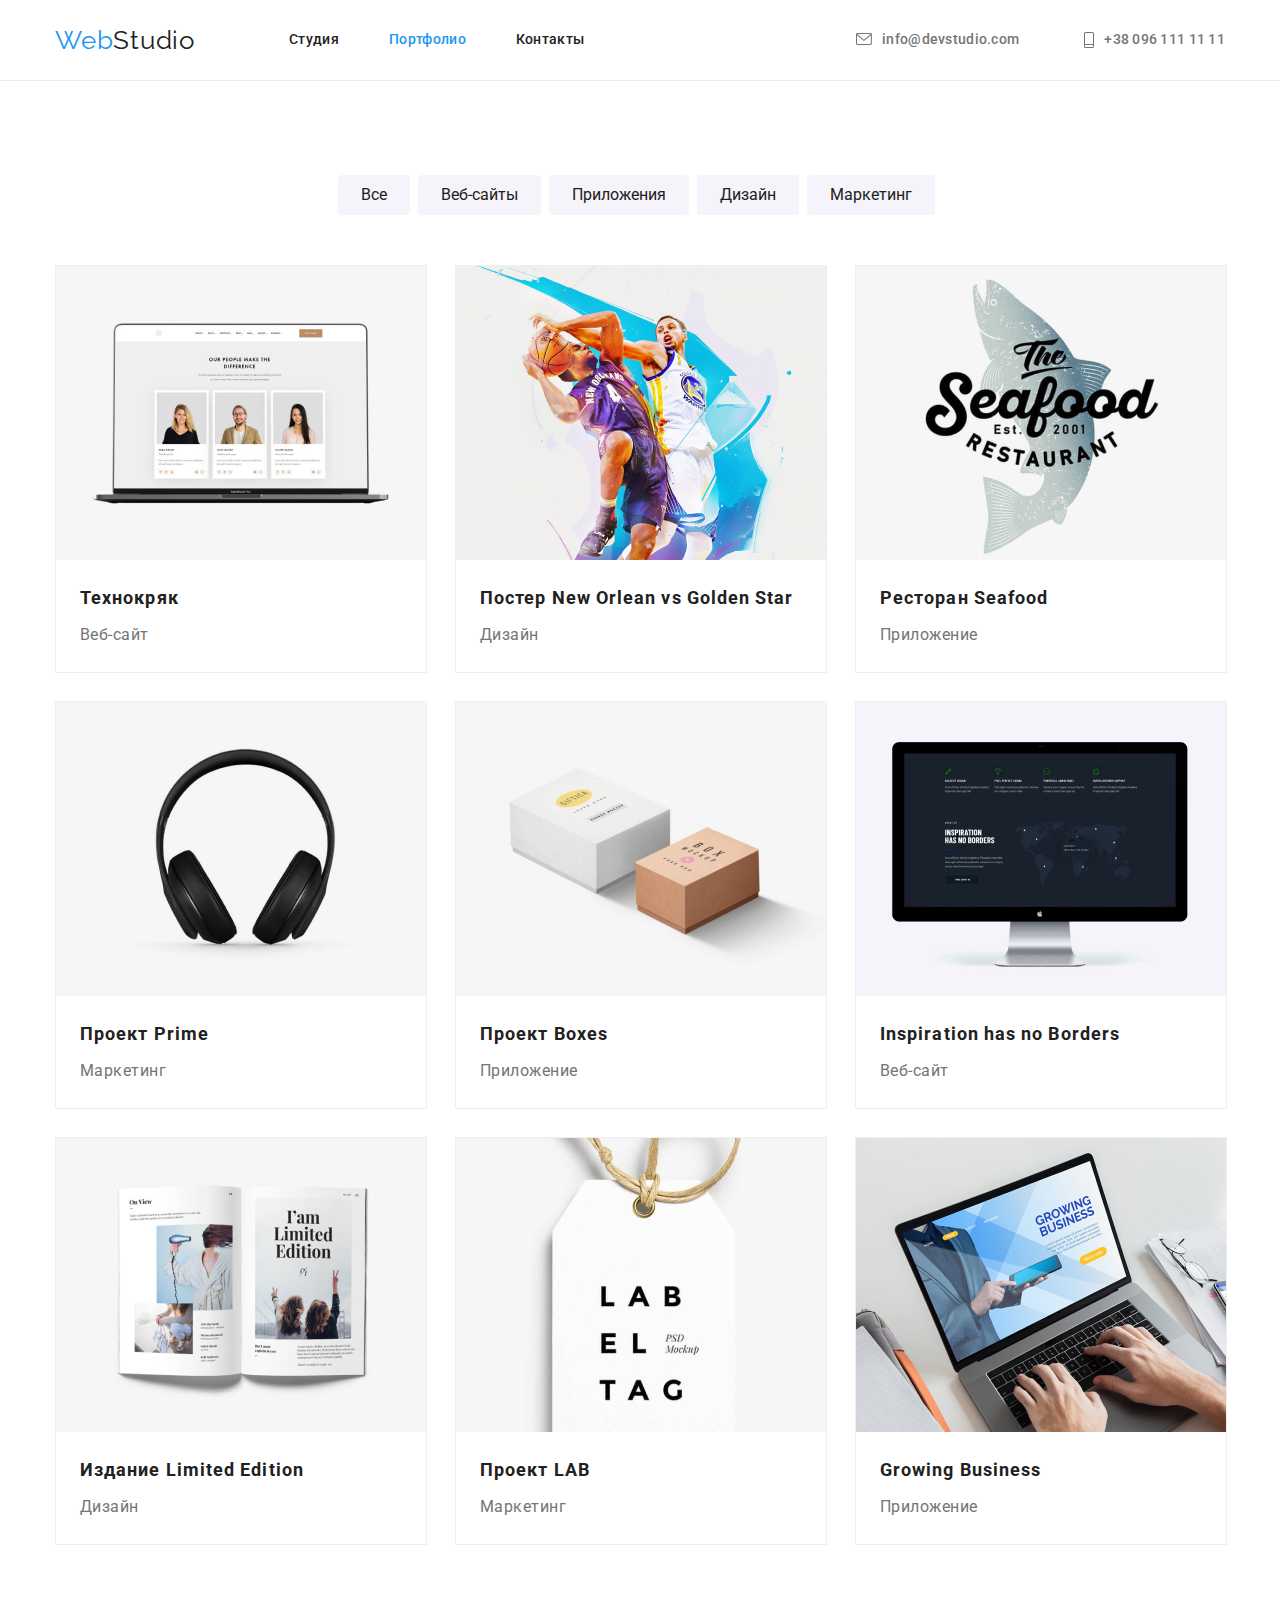
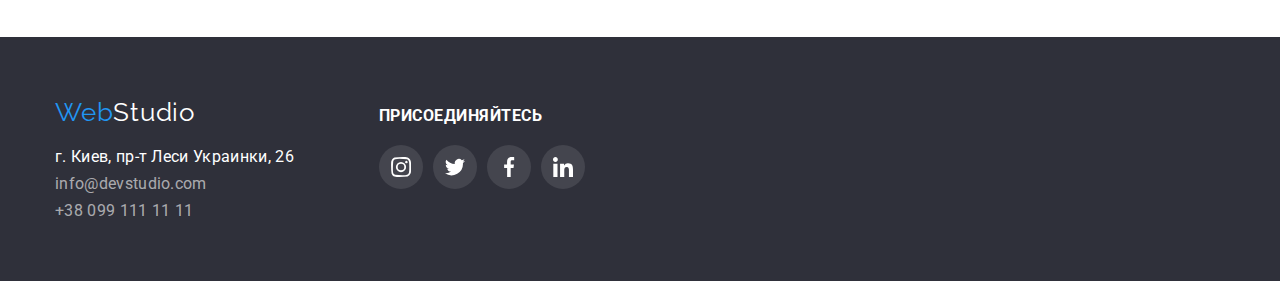
==== portfolio.html @ 9ddc229f "clone" ====
<!DOCTYPE html>
<html lang="ru">

<head>
    <meta charset="UTF-8">
    <meta name="viewport" content="width=device-width, initial-scale=1.0">
    <title>Портфолио</title>
    <link href="https://fonts.googleapis.com/css2?family=Raleway:wght@700&family=Roboto:wght@400;500;700;900&display=swap"
        rel="stylesheet">
        <link rel="stylesheet" href="https://cdnjs.cloudflare.com/ajax/libs/modern-normalize/1.0.0/modern-normalize.min.css" />
    <link rel="stylesheet" href="./css/styles.css">
</head>
<body>
    <header class="header">
        <div class="container">
            <nav class="nav-site">
                <ul class="nav-site-main">
                    <li lang="en" class="nav-item">
                        <a href="./index.html" class="logo-link"><span class="logo">Web</span>Studio</a>
                    </li>
                    <li class="nav-item font-500">
                        <a href="./index.html" class="link">Студия</a>
                    </li>
                    <li class="nav-item font-500">
                        <a href="./portfolio.html" class="link current">Портфолио</a>
                    </li>
                    <li class="nav-item font-500">
                        <a href="#" class="link">Контакты</a>
                    </li>
                </ul>
            </nav>
            <ul class="contacts-header">
                <li class="contacts-item font-500">
                    <a href="mailto:info@devstudio.com" class="contacts-link">
                        <svg class="first-header-svg" width="16px" height="12px">
                            <use href="./images/icons/symbol-defs-optimus.svg#icon-mailto"></use>
                        </svg>
                        info@devstudio.com
                    </a>
                </li>
                <li class="contacts-item font-500">
                    <a href="tel:+380961111111" class="contacts-link">
                        <svg class="second-header-svg" width="10px" height="16px">
                            <use href="./images/icons/symbol-defs-optimus.svg#icon-phone"></use>
                        </svg>
                        +38 096 111 11 11
                    </a>
                </li>
            </ul>
        </div>
    </header>
    <main>
        <section class="portfolio-main">
            <div class="container">
                <h1 hidden lang="en">Portfolio</h1>
                <ul class="portfolio-filter">
                    <li class="pf-button">
                        <button type="button" class="filter-button button-bc">Все</button>
                    </li>
                    <li class="pf-button">
                        <button type="button" class="filter-button button-bc">Веб-сайты</button>
                    </li>
                    <li class="pf-button">
                        <button type="button" class="filter-button button-bc">Приложения</button>
                    </li>
                    <li class="pf-button">
                        <button type="button" class="filter-button button-bc">Дизайн</button>
                    </li>
                    <li class="pf-button">
                        <button type="button" class="filter-button button-bc">Маркетинг</button>
                    </li>
                </ul>
                <h2 hidden>Our Works</h2>
                <ul class="portfolio-list">
                    <li class="portfolio-list-item">
                        <a href="" class="portfolio-list-link">
                            <img src="./images/portfolio/techno_crack.jpg" alt="techno crack">
                            <h3>Технокряк</h3>
                            <p>Веб-сайт</p>
                        </a>
                    </li>
                    <li class="portfolio-list-item">
                        <a href="" class="portfolio-list-link">
                            <img src="./images/portfolio/new_orlean_vs_golden_star.jpg" alt="new orlean vs golden star">
                            <h3>Постер New Orlean vs Golden Star</h3>
                            <p>Дизайн</p>
                        </a>
                    </li>
                    <li class="portfolio-list-item">
                        <a href="" class="portfolio-list-link">
                            <img src="./images/portfolio/seafood_restaurant.jpg" alt="seafood restaurant">
                            <h3>Ресторан Seafood</h3>
                            <p>Приложение</p>
                        </a>
                    </li>
                    <li class="portfolio-list-item">
                        <a href="" class="portfolio-list-link">
                            <img src="./images/portfolio/project_prime.jpg" alt="project prime">
                            <h3>Проект Prime</h3>
                            <p>Маркетинг</p>
                        </a>
                    </li>
                    <li class="portfolio-list-item">
                        <a href="" class="portfolio-list-link">
                            <img src="./images/portfolio/project_boxes.jpg" alt="project boxes">
                            <h3>Проект Boxes</h3>
                            <p>Приложение</p>
                        </a>
                    </li>
                    <li class="portfolio-list-item">
                        <a href="" class="portfolio-list-link">
                            <img src="./images/portfolio/inspiration_has_no_borders.jpg" alt="inspiration has no borders">
                            <h3>Inspiration has no Borders</h3>
                            <p>Веб-сайт</p>
                        </a>
                    </li>
                    <li class="portfolio-list-item bottom-list-item">
                        <a href="" class="portfolio-list-link">
                            <img src="./images/portfolio/limited_edition.jpg" alt="limited edition">
                            <h3>Издание Limited Edition</h3>
                            <p>Дизайн</p>
                        </a>
                    </li>
                    <li class="portfolio-list-item bottom-list-item">
                        <a href="" class="portfolio-list-link">
                            <img src="./images/portfolio/project_lab.jpg" alt="project lab">
                            <h3>Проект LAB</h3>
                            <p>Маркетинг</p>
                        </a>
                    </li>
                    <li class="portfolio-list-item bottom-list-item">
                        <a href="" class="portfolio-list-link">
                            <img src="./images/portfolio/growing_business.jpg" alt="growing business">
                            <h3>Growing Business</h3>
                            <p>Приложение</p>
                        </a>
                    </li>
                </ul>
            </div>
        </section>
        
    </main>
    <footer class="footer">
        <div class="container">
            <div class="footer-leftside">
                <a href="./index.html" class="footer-link"><span class="logo">Web</span>Studio</a>
                <address class="address">
                    <ul class="footer-list">
                        <li class="footer-list-item">
                            <a href="https://goo.gl/maps/Ar7S7timAM4m2ztU9" target="_blank" class="city-address">г. Киев,
                                пр-т Леси Украинки, 26</a>
                        </li>
                        <li class="footer-list-item">
                            <a href="mailto:info@devstudio.com">info@devstudio.com</a>
                        </li>
                        <li class="footer-list-item">
                            <a href="tel:+380991111111">+38 099 111 11 11</a>
                        </li>
                    </ul>
                </address>
            </div>
            <div class="footer-center">
                <p lang="ru" class="footer-text font-700">присоединяйтесь</p>
                <ul class="footer-social-list">
                    <li class="footer-social-list-item">
                        <a href="#" class="footer-social-link">
                            <svg class="social-svg" width="20px" height="20px">
                                <use href="./images/icons/symbol-defs-optimus.svg#icon-instagram"></use>
                            </svg>
                        </a>
                    </li>
                    <li class="footer-social-list-item">
                        <a href="#" class="footer-social-link">
                            <svg class="social-svg" width="20px" height="20px">
                                <use href="./images/icons/symbol-defs-optimus.svg#icon-twitter"></use>
                            </svg>
                        </a>
                    </li>
                    <li class="footer-social-list-item">
                        <a href="#" class="footer-social-link">
                            <svg class="social-svg" width="20px" height="20px">
                                <use href="./images/icons/symbol-defs-optimus.svg#icon-facebook"></use>
                            </svg>
                        </a>
                    </li>
                    <li class="footer-social-list-item">
                        <a href="#" class="footer-social-link">
                            <svg class="social-svg" width="20px" height="20px">
                                <use href="./images/icons/symbol-defs-optimus.svg#icon-linkedin"></use>
                            </svg>
                        </a>
                    </li>
                </ul>
            </div>
        </div>
    </footer>
</body>
</html>
---- css/styles.css ----
:root {
  --main-text-color: #212121;
  --other-text-color: #757575;
  --color-hover_focus: #2196f3;
  --font-title: "Raleway", sans-serif;
  --font-other: "Roboto", sans-serif;
  --very-light-color: #fff;
  --dark-background: #2f303a;
  --grey-light-background: #ececec;
  --grey-ld-background: #f5f4fa;
  --border-color: #eee;
  --svg-color-cool: #afb1b8;
  --semi-black: rgba(255, 255, 255, 0.1);
}
body {
  color: var(--main-text-color);
  font-family: var(--font-other);
  font-weight: 400;
  letter-spacing: 0.03em;
  background: var(--very-light-color);
}
img {
  display: block;
}
.nav-item:last-child {
  margin-right: 0;
}
.nav-item {
  margin-right: 50px;
  color: inherit;
}
.link {
  display: block;
  padding: 32px 0 32px 0;
}
.nav-item:first-child {
  margin-right: 94px;
}
ul {
  list-style: none;
  padding: 0;
  margin: 0;
}
.header {
  background-color: var(--very-light-color);
  border-bottom: 1px solid var(--grey-light-background);
}
.container {
  width: 1200px;
  margin: 0 auto;
  padding: 0 15px;
}
.header > .container {
  display: flex;
  justify-content: space-between;
}
.nav-site-main,
.contacts-header {
  display: flex;
  align-items: center;
}
.header ul {
  font-size: 14px;
  line-height: 1.14;
}
.header nav {
  letter-spacing: 0.02em;
}
.nav-site .nav-item > .current {
  color: var(--color-hover_focus);
}
.logo-link {
  display: flex;
  font-family: var(--font-title);
  letter-spacing: 0.03em;
  font-size: 26px;
  line-height: 1.19;
}
.logo {
  color: var(--color-hover_focus);
}
.contacts-header {
  display: flex;
  color: var(--other-text-color);
  letter-spacing: 0.02em;
}
.contacts-header .contacts-item + .contacts-item {
  margin-left: 50px;
}
.contacts-link:visited,
.contacts-link:link {
  color: var(--other-text-color);
}
.contacts-link {
  display: flex;
  padding: 32px 0 32px 15px;
}
.first-header-svg,
.second-header-svg {
  fill: currentColor;
  margin-right: 10px;
  display: block;
  margin-top: 1px;
}
.second-header-svg {
  margin-top: 0;
}
a {
  text-decoration: none;
}
.nav-site a {
  color: var(--main-text-color);
}
.nav-item:visited {
  color: var(--main-text-color);
}
.logo-link:hover,
.logo-link:focus,
.nav-item:hover,
.nav-item:focus,
.contacts-link:hover,
.contacts-link:focus {
  color: var(--color-hover_focus);
}
.link:visited,
.link:link {
  color: var(--main-text-color);
}
.link:hover,
.link:focus {
  color: var(--color-hover_focus);
}
.hero {
  max-width: 1600px;
  padding: 200px 0 210px 0;
  text-align: center;
  background-image: linear-gradient(
      to right,
      rgba(47, 48, 58, 0.4),
      rgba(47, 48, 58, 0.4)
    ),
    url(../images/background/hero-background.jpg);
  background-repeat: no-repeat;
  background-size: cover;
  background-position: center;
  color: var(--very-light-color);
  margin: 0 auto;
}
.font-900 {
  font-weight: 900;
  margin: 0 230px 40px 230px;
  font-size: 44px;
  line-height: 1.36;
}
.button {
  line-height: 1.87;
  background: var(--color-hover_focus);
  color: var(--very-light-color);
  padding: 10px 30px;
  min-width: 200px;
  max-height: 50px;
}
.hero .button.button-bc:hover,
.hero .button.button-bc:focus {
  cursor: pointer;
}
.features {
  padding: 94px 0;
  display: flex;
  justify-content: space-between;
  text-align: left;
}
.features-item {
  text-align: left;
  max-width: 270px;
}
.features .features-item {
  margin-right: 30px;
}
.features .features-item::before {
  width: 100%;
  height: 120px;
  background: var(--grey-ld-background);
  content: "";
  display: inline-block;
  margin-bottom: 30px;
}
.features .features-first::before {
  background-image: url("../images/background/attantion-to-details.svg");
  background-position: center;
  background-repeat: no-repeat;
}
.features .features-second::before {
  background-image: url("../images/background/time.svg");
  background-position: center;
  background-repeat: no-repeat;
}
.features .features-third::before {
  background-image: url("../images/background/planning.svg");
  background-position: center;
  background-repeat: no-repeat;
}
.features .features-forth::before {
  background-image: url("../images/background/newtime-techs.svg");
  background-position: center;
  background-repeat: no-repeat;
}
.features .features-item:last-child {
  margin-right: 0;
}
.features .features-item h3 {
  font-size: 14px;
  line-height: 1.14;
  margin: 0 0 10px 0;
}
.features p {
  font-size: 14px;
  line-height: 1.71;
  margin: 0;
}
.what-we-do {
  padding-bottom: 94px;
}
.what-we-do h2,
.team h2 {
  font-size: 36px;
  line-height: 1.17;
  text-align: center;
}
.what-we-do-title {
  margin: 0 0 50px 0;
}
.what-we-do-list {
  display: flex;
  justify-content: space-between;
}
.what-we-do-list .wwd-list-item {
  margin-right: 30px;
  padding: 0;
}
.what-we-do-list .wwd-list-item:last-child {
  margin-right: 0;
}
.team {
  background: var(--grey-ld-background);
  display: flex;
  padding: 94px 0 94px 0;
}
.team-title {
  margin: 0;
}
.team .team-list-item {
  margin-right: 30px;
}
.team .team-list-item:last-child {
  margin-right: 0;
}
.team h3,
.team p {
  font-size: 16px;
  line-height: 1.19;
}
.features p,
.team p {
  color: var(--other-text-color);
}
.team-list {
  margin: 50px 0 0;
  display: flex;
  justify-content: space-between;
}
.team-list .team-list-item {
  background: var(--very-light-color);
  text-align: center;
  box-shadow: 0px 1px 3px rgba(0, 0, 0, 0.12), 0px 1px 1px rgba(0, 0, 0, 0.14),
    0px 2px 1px rgba(0, 0, 0, 0.2);
  border-radius: 0px 0px 4px 4px;
}
.team-title-member {
  margin: 30px 0 10px 0;
}
.team-member-chair {
  padding: 0 0 16px 0;
  margin: 0;
}
.member-social-list {
  display: flex;
  padding: 0 32px 30px;
  justify-content: space-between;
}
.member-list-item {
  width: 44px;
  height: 44px;
}
.member-social-link-link {
  display: flex;
  width: 100%;
  height: 100%;
  justify-content: center;
  align-items: center;
  border: 1px solid transparent;
  border-radius: 50%;
}
.social-svg {
  fill: var(--svg-color-cool);
  display: block;
}
.member-social-link-link:hover,
.member-social-link-link:hover .social-svg,
.member-social-link-link:focus,
.member-social-link-link:focus .social-svg {
  background-color: var(--color-hover_focus);
  fill: var(--very-light-color);
}
.letter-spacing-06 {
  letter-spacing: 0.06em;
}
.uppercase {
  text-transform: uppercase;
}
.font-500 {
  font-weight: 500;
}
.font-700 {
  font-weight: 700;
}
/* клиенты */
.our-clients {
  padding-top: 94px;
}
.our-clients-title {
  margin-top: 0;
  margin-bottom: 50px;
  font-size: 36px;
  line-height: 1.17;
  text-align: center;
  letter-spacing: 0.03em;
}
.clients-list {
  display: flex;
  margin-bottom: 94px;
}
.clients-list-item {
  margin-right: 30px;
  width: 170px;
  height: 90px;
}
.clients-list-link {
  display: flex;
  justify-content: center;
  align-items: center;
  width: 100%;
  height: 100%;
  border: 1px solid var(--svg-color-cool);
  box-sizing: border-box;
  border-radius: 4px;
}
.clients-list .clients-list-item:last-child {
  margin-right: 0;
}
.clients-list-link:hover,
.clients-list-link:hover .social-svg,
.clients-list-link:focus,
.clients-list-link:focus .social-svg {
  border-color: var(--color-hover_focus);
  fill: var(--color-hover_focus);
}
/* футер */
.footer {
  background: var(--dark-background);
  padding: 60px 0;
}
.footer > .container {
  display: flex;
  align-items: baseline;
}
.footer a {
  color: rgba(255, 255, 255, 0.6);
  letter-spacing: 0.02em;
}
.footer-leftside .footer-link {
  color: var(--very-light-color);
  font-family: var(--font-title);
  letter-spacing: 0.03em;
  font-size: 26px;
  line-height: 1.19;
}
.footer a:hover,
.footer a:focus {
  color: var(--color-hover_focus);
}
.footer-list {
  display: flex;
  flex-direction: column;
  margin: 20px 0 0 0;
  font-style: normal;
}
.footer-list .footer-list-item + .footer-list-item {
  margin: 9px 0 0 0;
}
.footer-list .city-address {
  color: var(--very-light-color);
}
.footer-center {
  padding-left: 85px;
}
.footer-text {
  text-transform: uppercase;
  color: var(--very-light-color);
  margin-top: 0;
  margin-bottom: 20px;
}
.footer-social-list {
  display: flex;
  max-height: 80px;
  justify-content: space-between;
}
.footer-social-list-item {
  margin-right: 10px;
  width: 44px;
  height: 44px;
}
.footer-social-list-item:last-child {
  margin-right: 0;
}
.footer-social-link {
  display: flex;
  width: 100%;
  height: 100%;
  justify-content: center;
  align-items: center;
  border: 1px solid transparent;
  border-radius: 50%;
  background-color: var(--semi-black);
  box-sizing: border-box;
}
.footer .social-svg {
  fill: var(--very-light-color);
  display: block;
}
.footer-social-link:hover,
.footer-social-link:focus {
  background-color: var(--color-hover_focus);
}
/* подключаем портфолио */
.portfolio-main .container {
  padding-top: 94px;
}
.portfolio-filter {
  display: flex;
  padding-bottom: 50px;
  justify-content: center;
}
.filter-button {
  padding: 6px 22px;
}
.pf-button:not(last-child) {
  margin-right: 8px;
}
.filter-button {
  line-height: 1.62;
}
.button,
.filter-button {
  font-family: inherit;
  font-size: 16px;
  text-align: center;
  border-radius: 4px;
  border: 1px solid transparent;
}
.portfolio-main .filter-button.button-bc {
  background: var(--grey-ld-background);
  color: var(--main-text-color);
}
.portfolio-main .filter-button.button-bc:hover,
.portfolio-main .filter-button.button-bc:focus {
  background: var(--color-hover_focus);
  color: var(--very-light-color);
  cursor: pointer;
  box-shadow: 0px 3px 1px rgba(0, 0, 0, 0.1), 0px 1px 2px rgba(0, 0, 0, 0.08),
    0px 2px 2px rgba(0, 0, 0, 0.12);
}
.portfolio-list {
  display: flex;
  flex-wrap: wrap;
  padding-bottom: 94px;
}
.portfolio-list-item {
  margin: 0 30px 30px 0;
  width: calc((100% - 60px) / 3);
}
.portfolio-list-item:nth-child(3n) {
  margin-right: 0;
}
.portfolio-list-item:nth-last-child(-n + 3) {
  margin-bottom: 0;
}
.portfolio-list-link {
  display: block;
  width: 100%;
  height: 100%;
  border: 1px solid var(--border-color);
  box-sizing: content-box;
}
.portfolio-list-link:hover,
.portfolio-list-link:focus {
  box-shadow: 0px 1px 1px rgba(0, 0, 0, 0.12), 0px 4px 4px rgba(0, 0, 0, 0.06),
    1px 4px 6px rgba(0, 0, 0, 0.16);
}

.portfolio-list h3 {
  font-weight: 700;
  color: var(--main-text-color);
  letter-spacing: 0.06em;
  font-size: 18px;
  line-height: 2;
  margin: 20px 0 4px 24px;
}
.portfolio-list p {
  font-weight: 400;
  color: var(--other-text-color);
  font-size: 16px;
  line-height: 1.87;
  margin: 0 0 0px 24px;
  padding-bottom: 20px;
}
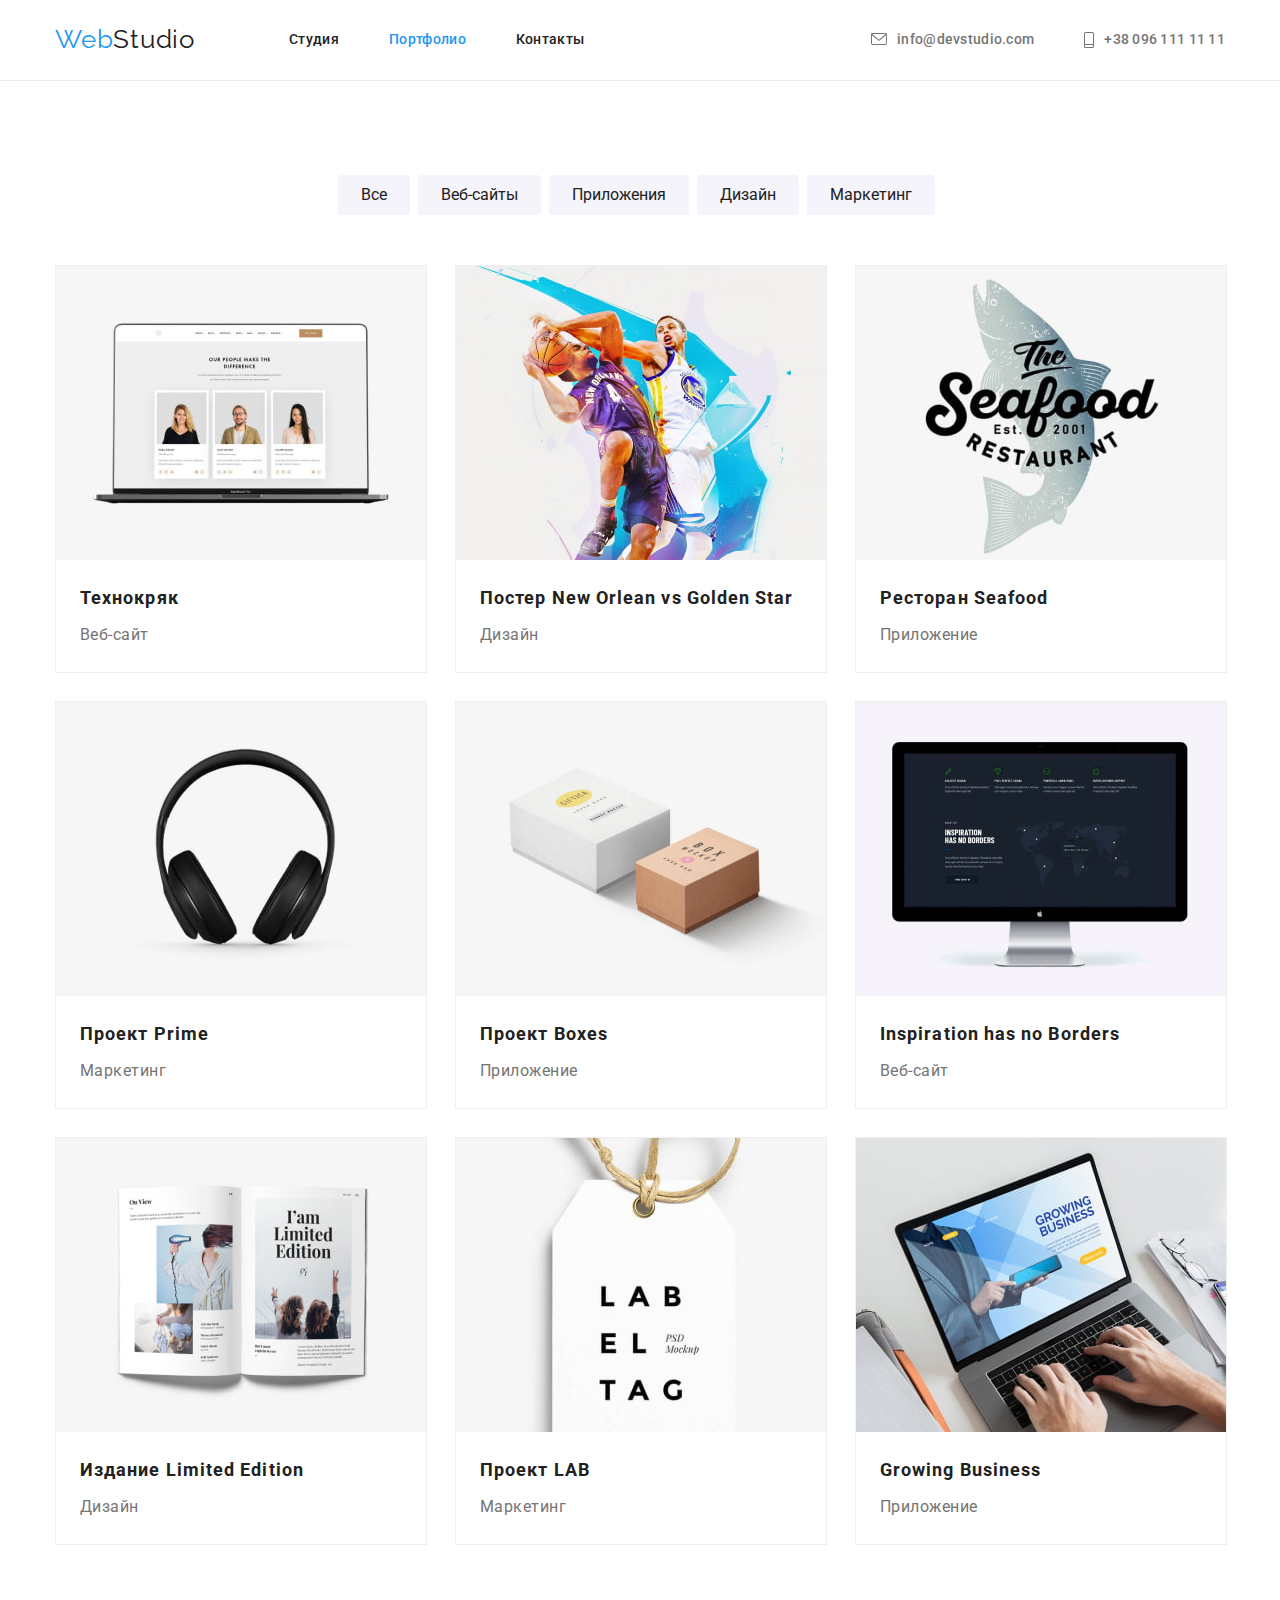
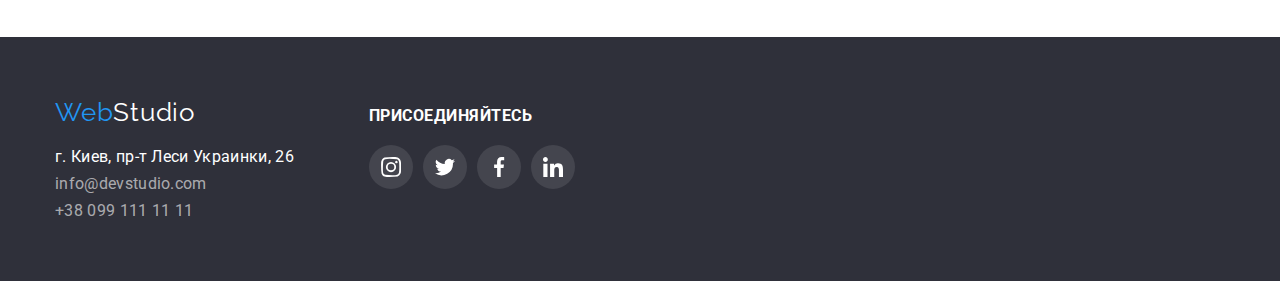
==== commit f9f80b50: "5" ====
--- a/portfolio.html
+++ b/portfolio.html
@@ -5,11 +5,14 @@
     <meta charset="UTF-8">
     <meta name="viewport" content="width=device-width, initial-scale=1.0">
     <title>Портфолио</title>
-    <link href="https://fonts.googleapis.com/css2?family=Raleway:wght@700&family=Roboto:wght@400;500;700;900&display=swap"
+    <link
+        href="https://fonts.googleapis.com/css2?family=Raleway:wght@700&family=Roboto:wght@400;500;700;900&display=swap"
         rel="stylesheet">
-        <link rel="stylesheet" href="https://cdnjs.cloudflare.com/ajax/libs/modern-normalize/1.0.0/modern-normalize.min.css" />
+    <link rel="stylesheet"
+        href="https://cdnjs.cloudflare.com/ajax/libs/modern-normalize/1.0.0/modern-normalize.min.css" />
     <link rel="stylesheet" href="./css/styles.css">
 </head>
+
 <body>
     <header class="header">
         <div class="container">
@@ -75,70 +78,89 @@
                     <li class="portfolio-list-item">
                         <a href="" class="portfolio-list-link">
                             <img src="./images/portfolio/techno_crack.jpg" alt="techno crack">
-                            <h3>Технокряк</h3>
-                            <p>Веб-сайт</p>
+                            <div class="portfolio-card-div">
+                                <h3>Технокряк</h3>
+                                <p>Веб-сайт</p>
+                            </div>
                         </a>
                     </li>
                     <li class="portfolio-list-item">
                         <a href="" class="portfolio-list-link">
                             <img src="./images/portfolio/new_orlean_vs_golden_star.jpg" alt="new orlean vs golden star">
-                            <h3>Постер New Orlean vs Golden Star</h3>
-                            <p>Дизайн</p>
+                            <div class="portfolio-card-div">
+                                <h3>Постер New Orlean vs Golden Star</h3>
+                                <p>Дизайн</p>
+                            </div>
                         </a>
                     </li>
                     <li class="portfolio-list-item">
                         <a href="" class="portfolio-list-link">
                             <img src="./images/portfolio/seafood_restaurant.jpg" alt="seafood restaurant">
-                            <h3>Ресторан Seafood</h3>
-                            <p>Приложение</p>
+                            <div class="portfolio-card-div">
+                                <h3>Ресторан Seafood</h3>
+                                <p>Приложение</p>
+                            </div>
                         </a>
                     </li>
                     <li class="portfolio-list-item">
                         <a href="" class="portfolio-list-link">
                             <img src="./images/portfolio/project_prime.jpg" alt="project prime">
-                            <h3>Проект Prime</h3>
-                            <p>Маркетинг</p>
+                            <div class="portfolio-card-div">
+                                <h3>Проект Prime</h3>
+                                <p>Маркетинг</p>
+                            </div>
                         </a>
                     </li>
                     <li class="portfolio-list-item">
                         <a href="" class="portfolio-list-link">
                             <img src="./images/portfolio/project_boxes.jpg" alt="project boxes">
-                            <h3>Проект Boxes</h3>
-                            <p>Приложение</p>
-                        </a>
-                    </li>
-                    <li class="portfolio-list-item">
-                        <a href="" class="portfolio-list-link">
-                            <img src="./images/portfolio/inspiration_has_no_borders.jpg" alt="inspiration has no borders">
-                            <h3>Inspiration has no Borders</h3>
-                            <p>Веб-сайт</p>
+                            <div class="portfolio-card-div">
+                                <h3>Проект Boxes</h3>
+                                <p>Приложение</p>
+                            </div>
+                        </a>
+                    </li>
+                    <li class="portfolio-list-item">
+                        <a href="" class="portfolio-list-link">
+                            <img src="./images/portfolio/inspiration_has_no_borders.jpg"
+                                alt="inspiration has no borders">
+                            <div class="portfolio-card-div">
+                                <h3>Inspiration has no Borders</h3>
+                                <p>Веб-сайт</p>
+                            </div>
                         </a>
                     </li>
                     <li class="portfolio-list-item bottom-list-item">
                         <a href="" class="portfolio-list-link">
                             <img src="./images/portfolio/limited_edition.jpg" alt="limited edition">
-                            <h3>Издание Limited Edition</h3>
-                            <p>Дизайн</p>
+                            <div class="portfolio-card-div">
+                                <h3>Издание Limited Edition</h3>
+                                <p>Дизайн</p>
+                            </div>
                         </a>
                     </li>
                     <li class="portfolio-list-item bottom-list-item">
                         <a href="" class="portfolio-list-link">
                             <img src="./images/portfolio/project_lab.jpg" alt="project lab">
-                            <h3>Проект LAB</h3>
-                            <p>Маркетинг</p>
+                            <div class="portfolio-card-div">
+                                <h3>Проект LAB</h3>
+                                <p>Маркетинг</p>
+                            </div>
                         </a>
                     </li>
                     <li class="portfolio-list-item bottom-list-item">
                         <a href="" class="portfolio-list-link">
                             <img src="./images/portfolio/growing_business.jpg" alt="growing business">
-                            <h3>Growing Business</h3>
-                            <p>Приложение</p>
+                            <div class="portfolio-card-div">
+                                <h3>Growing Business</h3>
+                                <p>Приложение</p>
+                            </div>
                         </a>
                     </li>
                 </ul>
             </div>
         </section>
-        
+
     </main>
     <footer class="footer">
         <div class="container">
@@ -147,7 +169,8 @@
                 <address class="address">
                     <ul class="footer-list">
                         <li class="footer-list-item">
-                            <a href="https://goo.gl/maps/Ar7S7timAM4m2ztU9" target="_blank" class="city-address">г. Киев,
+                            <a href="https://goo.gl/maps/Ar7S7timAM4m2ztU9" target="_blank" class="city-address">г.
+                                Киев,
                                 пр-т Леси Украинки, 26</a>
                         </li>
                         <li class="footer-list-item">
@@ -195,4 +218,5 @@
         </div>
     </footer>
 </body>
-</html>
+
+</html>--- a/css/styles.css
+++ b/css/styles.css
@@ -31,7 +31,7 @@
 }
 .link {
   display: block;
-  padding: 32px 0 32px 0;
+  padding: 32px 0;
 }
 .nav-item:first-child {
   margin-right: 94px;
@@ -75,6 +75,7 @@
   letter-spacing: 0.03em;
   font-size: 26px;
   line-height: 1.19;
+  padding: 24px 0 25px 0;
 }
 .logo {
   color: var(--color-hover_focus);
@@ -93,7 +94,7 @@
 }
 .contacts-link {
   display: flex;
-  padding: 32px 0 32px 15px;
+  padding: 32px 0;
 }
 .first-header-svg,
 .second-header-svg {
@@ -132,7 +133,7 @@
 }
 .hero {
   max-width: 1600px;
-  padding: 200px 0 210px 0;
+  padding: 200px 0;
   text-align: center;
   background-image: linear-gradient(
       to right,
@@ -164,8 +165,12 @@
 .hero .button.button-bc:focus {
   cursor: pointer;
 }
-.features {
+.features,
+.our-clients,
+.portfolio-main {
   padding: 94px 0;
+}
+.features-list {
   display: flex;
   justify-content: space-between;
   text-align: left;
@@ -174,10 +179,10 @@
   text-align: left;
   max-width: 270px;
 }
-.features .features-item {
+.features-list .features-item {
   margin-right: 30px;
 }
-.features .features-item::before {
+.features-list .features-item::before {
   width: 100%;
   height: 120px;
   background: var(--grey-ld-background);
@@ -185,35 +190,35 @@
   display: inline-block;
   margin-bottom: 30px;
 }
-.features .features-first::before {
+.features-list .features-first::before {
   background-image: url("../images/background/attantion-to-details.svg");
   background-position: center;
   background-repeat: no-repeat;
 }
-.features .features-second::before {
+.features-list .features-second::before {
   background-image: url("../images/background/time.svg");
   background-position: center;
   background-repeat: no-repeat;
 }
-.features .features-third::before {
+.features-list .features-third::before {
   background-image: url("../images/background/planning.svg");
   background-position: center;
   background-repeat: no-repeat;
 }
-.features .features-forth::before {
+.features-list .features-forth::before {
   background-image: url("../images/background/newtime-techs.svg");
   background-position: center;
   background-repeat: no-repeat;
 }
-.features .features-item:last-child {
-  margin-right: 0;
-}
-.features .features-item h3 {
+.features-list .features-item:last-child {
+  margin-right: 0;
+}
+.features-list .features-item h3 {
   font-size: 14px;
   line-height: 1.14;
   margin: 0 0 10px 0;
 }
-.features p {
+.features-list p {
   font-size: 14px;
   line-height: 1.71;
   margin: 0;
@@ -244,7 +249,7 @@
 .team {
   background: var(--grey-ld-background);
   display: flex;
-  padding: 94px 0 94px 0;
+  padding: 94px 0;
 }
 .team-title {
   margin: 0;
@@ -260,7 +265,7 @@
   font-size: 16px;
   line-height: 1.19;
 }
-.features p,
+.features-list p,
 .team p {
   color: var(--other-text-color);
 }
@@ -276,11 +281,15 @@
     0px 2px 1px rgba(0, 0, 0, 0.2);
   border-radius: 0px 0px 4px 4px;
 }
+.team-div {
+  display: block;
+  width: 100%;
+  padding: 30px 0 16px 0;
+}
 .team-title-member {
-  margin: 30px 0 10px 0;
+  margin: 0 0 10px 0;
 }
 .team-member-chair {
-  padding: 0 0 16px 0;
   margin: 0;
 }
 .member-social-list {
@@ -325,9 +334,6 @@
   font-weight: 700;
 }
 /* клиенты */
-.our-clients {
-  padding-top: 94px;
-}
 .our-clients-title {
   margin-top: 0;
   margin-bottom: 50px;
@@ -338,7 +344,6 @@
 }
 .clients-list {
   display: flex;
-  margin-bottom: 94px;
 }
 .clients-list-item {
   margin-right: 30px;
@@ -378,6 +383,9 @@
   color: rgba(255, 255, 255, 0.6);
   letter-spacing: 0.02em;
 }
+.footer-leftside {
+  padding-right: 75px;
+}
 .footer-leftside .footer-link {
   color: var(--very-light-color);
   font-family: var(--font-title);
@@ -401,9 +409,7 @@
 .footer-list .city-address {
   color: var(--very-light-color);
 }
-.footer-center {
-  padding-left: 85px;
-}
+
 .footer-text {
   text-transform: uppercase;
   color: var(--very-light-color);
@@ -443,12 +449,9 @@
   background-color: var(--color-hover_focus);
 }
 /* подключаем портфолио */
-.portfolio-main .container {
-  padding-top: 94px;
-}
 .portfolio-filter {
   display: flex;
-  padding-bottom: 50px;
+  margin-bottom: 50px;
   justify-content: center;
 }
 .filter-button {
@@ -483,7 +486,6 @@
 .portfolio-list {
   display: flex;
   flex-wrap: wrap;
-  padding-bottom: 94px;
 }
 .portfolio-list-item {
   margin: 0 30px 30px 0;
@@ -507,20 +509,23 @@
   box-shadow: 0px 1px 1px rgba(0, 0, 0, 0.12), 0px 4px 4px rgba(0, 0, 0, 0.06),
     1px 4px 6px rgba(0, 0, 0, 0.16);
 }
-
+.portfolio-card-div {
+  display: block;
+  width: 100%;
+  padding: 20px 24px;
+}
 .portfolio-list h3 {
   font-weight: 700;
   color: var(--main-text-color);
   letter-spacing: 0.06em;
   font-size: 18px;
   line-height: 2;
-  margin: 20px 0 4px 24px;
+  margin: 0 0 4px 0;
 }
 .portfolio-list p {
   font-weight: 400;
   color: var(--other-text-color);
   font-size: 16px;
   line-height: 1.87;
-  margin: 0 0 0px 24px;
-  padding-bottom: 20px;
-}
+  margin: 0;
+}
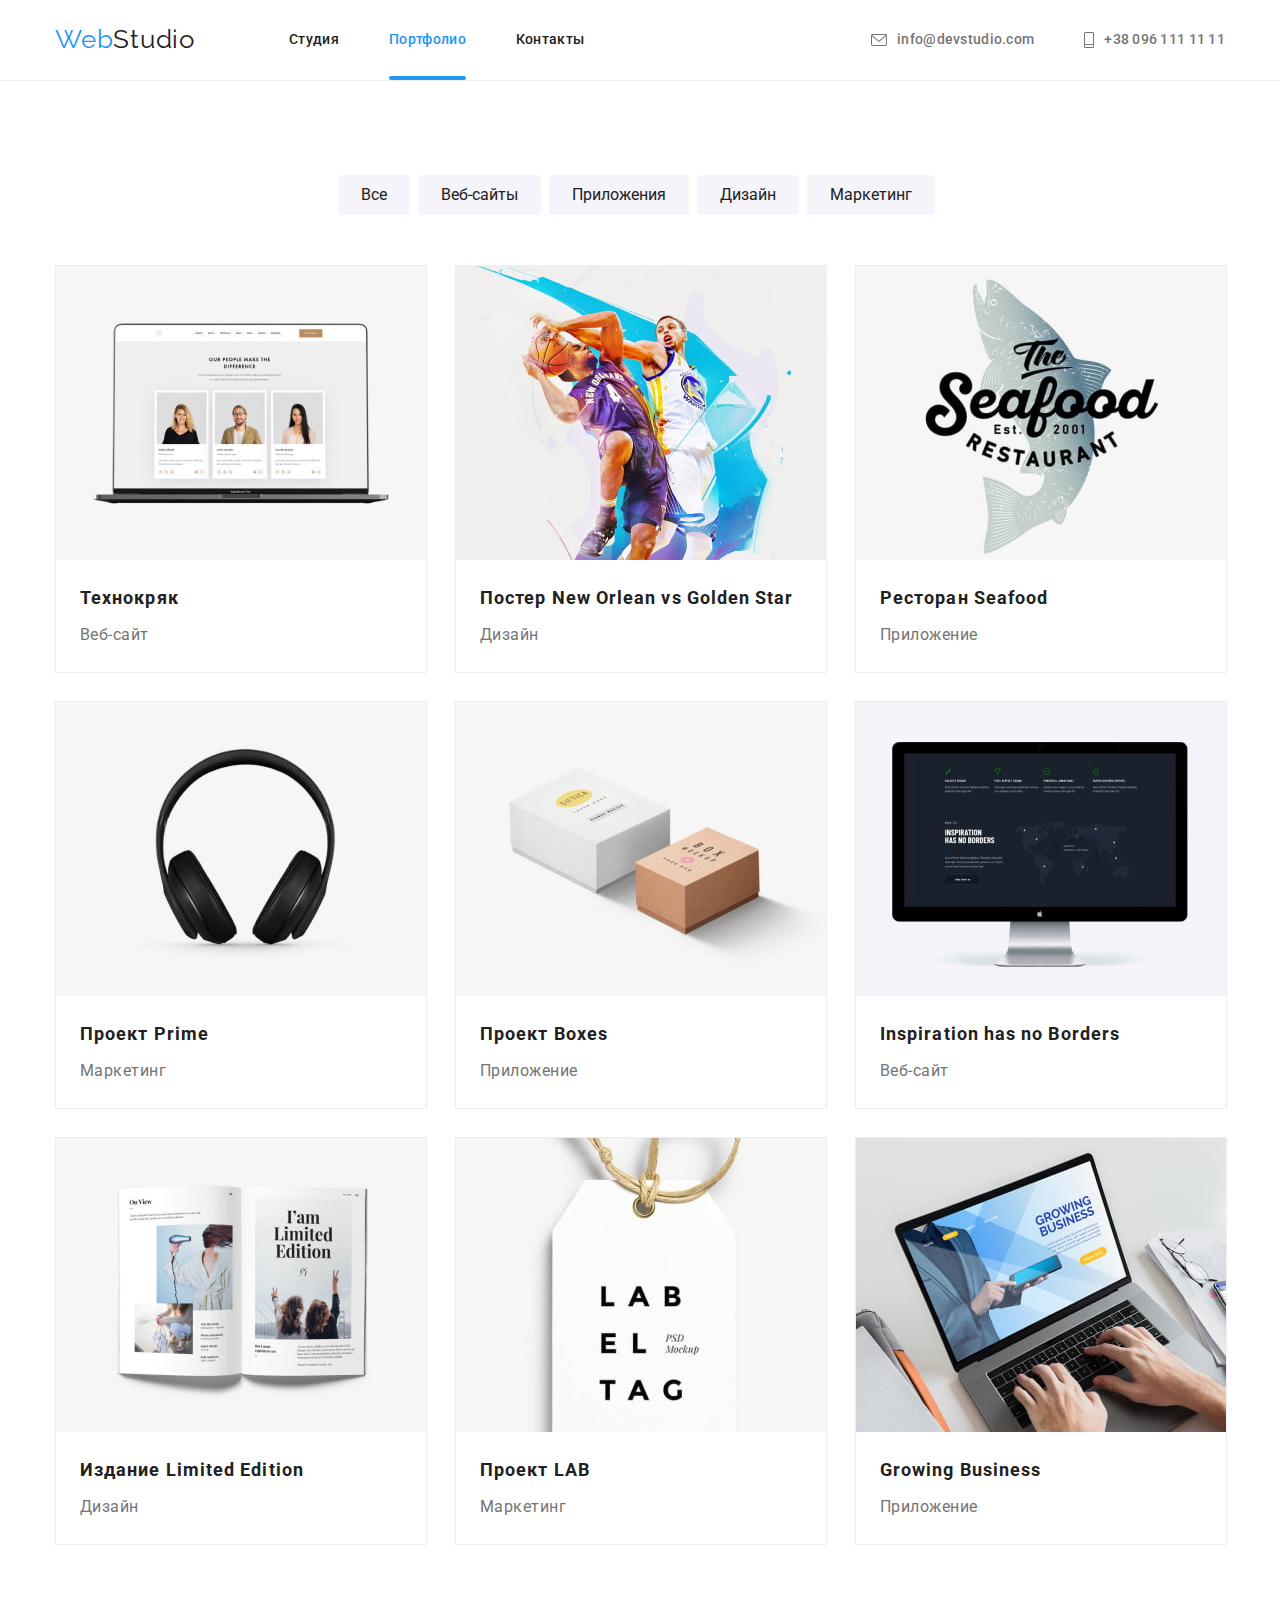
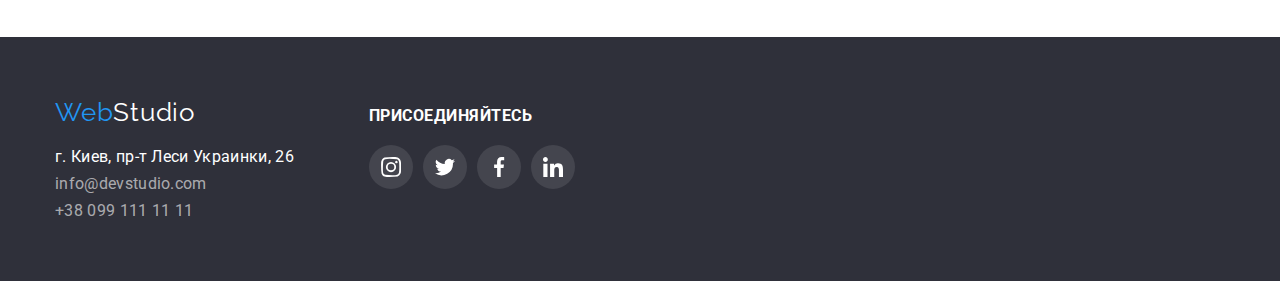
==== commit 0f11b7aa: "дз5" ====
--- a/portfolio.html
+++ b/portfolio.html
@@ -77,7 +77,10 @@
                 <ul class="portfolio-list">
                     <li class="portfolio-list-item">
                         <a href="" class="portfolio-list-link">
-                            <img src="./images/portfolio/techno_crack.jpg" alt="techno crack">
+                            <div class="portfolio-list-header">
+                                <img src="./images/portfolio/techno_crack.jpg" alt="techno crack">
+                                <p class="overlay-text">Технокряк это современная площадка распространения коронавируса. Компании используют эту платформу для цифрового шпионажа и атак на защищённые сервера конкурентов.</p>
+                            </div>
                             <div class="portfolio-card-div">
                                 <h3>Технокряк</h3>
                                 <p>Веб-сайт</p>
@@ -86,7 +89,10 @@
                     </li>
                     <li class="portfolio-list-item">
                         <a href="" class="portfolio-list-link">
-                            <img src="./images/portfolio/new_orlean_vs_golden_star.jpg" alt="new orlean vs golden star">
+                            <div class="portfolio-list-header">
+                                <img src="./images/portfolio/new_orlean_vs_golden_star.jpg" alt="new orlean vs golden star">
+                                <p class="overlay-text">Технокряк это современная площадка распространения коронавируса. Компании используют эту платформу для цифрового шпионажа и атак на защищённые сервера конкурентов.</p>
+                            </div>
                             <div class="portfolio-card-div">
                                 <h3>Постер New Orlean vs Golden Star</h3>
                                 <p>Дизайн</p>
@@ -95,7 +101,10 @@
                     </li>
                     <li class="portfolio-list-item">
                         <a href="" class="portfolio-list-link">
-                            <img src="./images/portfolio/seafood_restaurant.jpg" alt="seafood restaurant">
+                            <div class="portfolio-list-header">
+                                <img src="./images/portfolio/seafood_restaurant.jpg" alt="seafood restaurant">
+                                <p class="overlay-text">Технокряк это современная площадка распространения коронавируса. Компании используют эту платформу для цифрового шпионажа и атак на защищённые сервера конкурентов.</p>
+                            </div>
                             <div class="portfolio-card-div">
                                 <h3>Ресторан Seafood</h3>
                                 <p>Приложение</p>
@@ -104,7 +113,10 @@
                     </li>
                     <li class="portfolio-list-item">
                         <a href="" class="portfolio-list-link">
-                            <img src="./images/portfolio/project_prime.jpg" alt="project prime">
+                            <div class="portfolio-list-header">
+                                <img src="./images/portfolio/project_prime.jpg" alt="project prime">
+                                <p class="overlay-text">Технокряк это современная площадка распространения коронавируса. Компании используют эту платформу для цифрового шпионажа и атак на защищённые сервера конкурентов.</p>
+                            </div>
                             <div class="portfolio-card-div">
                                 <h3>Проект Prime</h3>
                                 <p>Маркетинг</p>
@@ -113,7 +125,10 @@
                     </li>
                     <li class="portfolio-list-item">
                         <a href="" class="portfolio-list-link">
-                            <img src="./images/portfolio/project_boxes.jpg" alt="project boxes">
+                            <div class="portfolio-list-header">
+                                <img src="./images/portfolio/project_boxes.jpg" alt="project boxes">
+                                <p class="overlay-text">Технокряк это современная площадка распространения коронавируса. Компании используют эту платформу для цифрового шпионажа и атак на защищённые сервера конкурентов.</p>
+                            </div>
                             <div class="portfolio-card-div">
                                 <h3>Проект Boxes</h3>
                                 <p>Приложение</p>
@@ -122,8 +137,10 @@
                     </li>
                     <li class="portfolio-list-item">
                         <a href="" class="portfolio-list-link">
-                            <img src="./images/portfolio/inspiration_has_no_borders.jpg"
-                                alt="inspiration has no borders">
+                            <div class="portfolio-list-header">
+                                <img src="./images/portfolio/inspiration_has_no_borders.jpg" alt="inspiration has no borders">
+                                <p class="overlay-text">Технокряк это современная площадка распространения коронавируса. Компании используют эту платформу для цифрового шпионажа и атак на защищённые сервера конкурентов.</p>
+                            </div>   
                             <div class="portfolio-card-div">
                                 <h3>Inspiration has no Borders</h3>
                                 <p>Веб-сайт</p>
@@ -132,7 +149,10 @@
                     </li>
                     <li class="portfolio-list-item bottom-list-item">
                         <a href="" class="portfolio-list-link">
-                            <img src="./images/portfolio/limited_edition.jpg" alt="limited edition">
+                            <div class="portfolio-list-header">
+                                <img src="./images/portfolio/limited_edition.jpg" alt="limited edition">
+                                <p class="overlay-text">Технокряк это современная площадка распространения коронавируса. Компании используют эту платформу для цифрового шпионажа и атак на защищённые сервера конкурентов.</p>
+                            </div>
                             <div class="portfolio-card-div">
                                 <h3>Издание Limited Edition</h3>
                                 <p>Дизайн</p>
@@ -141,7 +161,10 @@
                     </li>
                     <li class="portfolio-list-item bottom-list-item">
                         <a href="" class="portfolio-list-link">
-                            <img src="./images/portfolio/project_lab.jpg" alt="project lab">
+                            <div class="portfolio-list-header">
+                                <img src="./images/portfolio/project_lab.jpg" alt="project lab">
+                                <p class="overlay-text">Технокряк это современная площадка распространения коронавируса. Компании используют эту платформу для цифрового шпионажа и атак на защищённые сервера конкурентов.</p>
+                            </div>
                             <div class="portfolio-card-div">
                                 <h3>Проект LAB</h3>
                                 <p>Маркетинг</p>
@@ -150,7 +173,10 @@
                     </li>
                     <li class="portfolio-list-item bottom-list-item">
                         <a href="" class="portfolio-list-link">
-                            <img src="./images/portfolio/growing_business.jpg" alt="growing business">
+                            <div class="portfolio-list-header">
+                                <img src="./images/portfolio/growing_business.jpg" alt="growing business">
+                                <p class="overlay-text">Технокряк это современная площадка распространения коронавируса. Компании используют эту платформу для цифрового шпионажа и атак на защищённые сервера конкурентов.</p>
+                            </div>
                             <div class="portfolio-card-div">
                                 <h3>Growing Business</h3>
                                 <p>Приложение</p>
--- a/css/styles.css
+++ b/css/styles.css
@@ -1,16 +1,21 @@
 :root {
-  --main-text-color: #212121;
-  --other-text-color: #757575;
-  --color-hover_focus: #2196f3;
+  --main-text-color: rgb(33, 33, 33);
+  --other-text-color: rgb(117, 117, 117);
+  --color-hover_focus: rgb(33, 150, 243);
   --font-title: "Raleway", sans-serif;
   --font-other: "Roboto", sans-serif;
-  --very-light-color: #fff;
-  --dark-background: #2f303a;
-  --grey-light-background: #ececec;
-  --grey-ld-background: #f5f4fa;
-  --border-color: #eee;
-  --svg-color-cool: #afb1b8;
+  --very-light-color: rgb(255, 255, 255);
+  --dark-background: rgb(47, 48, 58);
+  --semi-dark-background: rgba(47, 48, 58, 0.8);
+  --grey-light-background: rgb(236, 236, 236);
+  --grey-ld-background: rgb(245, 244, 250);
+  --border-color: rgb(238, 238, 238);
+  --svg-color-cool: rgb(175, 177, 184);
   --semi-black: rgba(255, 255, 255, 0.1);
+  --modal-background: rgba(0, 0, 0, 0.2);
+  --transform-type: cubic-bezier(0.4, 0, 0.2, 1);
+  --background-portfolio-cards: rgba(33, 150, 243, 0.9);
+  --modal-svg-border: rgba(0, 0, 0, 0.1);
 }
 body {
   color: var(--main-text-color);
@@ -29,9 +34,13 @@
   margin-right: 50px;
   color: inherit;
 }
-.link {
+.link,
+.current {
   display: block;
   padding: 32px 0;
+  position: relative;
+  color: currentColor;
+  transition: color 250ms var(--transform-type);
 }
 .nav-item:first-child {
   margin-right: 94px;
@@ -80,13 +89,53 @@
 .logo {
   color: var(--color-hover_focus);
 }
+/* задаем псевдоэлемент линкам */
+.link::after {
+  position: absolute;
+  display: inline-block;
+  bottom: 0;
+  left: 0;
+  transform: scale(0);
+  visibility: hidden;
+  transition: transform 250ms var(--transform-type);
+
+  width: 100%;
+  content: "";
+
+  border-bottom: 4px solid var(--color-hover_focus);
+  border-radius: 2px;
+}
+.current::after {
+  transform: scale(1);
+  visibility: visible;
+}
+/* добавляем плавный переход всем ссылкам и свг, кроме филла соц иконок команды и бордера у клиентов */
+.logo-link,
+.footer-link,
+.contacts-header .contacts-link,
+.member-social-link-link,
+.member-social-link-link .social-svg,
+.clients-list-link .social-svg,
+.footer-list-item a,
+.footer-social-list-item .footer-social-link,
+.portfolio-main .filter-button.button-bc,
+.portfolio-list-link,
+.portfolio-list-header .overlay-text {
+  transition: color 250ms var(--transform-type),
+    background-color 250ms var(--transform-type),
+    fill 250ms var(--transform-type), box-shadow 250ms var(--transform-type),
+    transform 250ms var(--transform-type);
+}
 .contacts-header {
   display: flex;
   color: var(--other-text-color);
   letter-spacing: 0.02em;
 }
-.contacts-header .contacts-item + .contacts-item {
-  margin-left: 50px;
+.contacts-header .contacts-item {
+  margin-right: 50px;
+}
+.contacts-header .contacts-item:last-child {
+  margin-right: 0;
 }
 .contacts-link:visited,
 .contacts-link:link {
@@ -101,7 +150,7 @@
   fill: currentColor;
   margin-right: 10px;
   display: block;
-  margin-top: 1px;
+  margin-top: 2px;
 }
 .second-header-svg {
   margin-top: 0;
@@ -130,6 +179,12 @@
 .link:hover,
 .link:focus {
   color: var(--color-hover_focus);
+}
+/* говорим что при ховере/фокусе псевдоэлемент линков будет меняться */
+.link:hover::after,
+.link:focus::after {
+  transform: scale(1);
+  visibility: visible;
 }
 .hero {
   max-width: 1600px;
@@ -242,9 +297,30 @@
 .what-we-do-list .wwd-list-item {
   margin-right: 30px;
   padding: 0;
+  position: relative;
 }
 .what-we-do-list .wwd-list-item:last-child {
   margin-right: 0;
+}
+.image-text {
+  position: absolute;
+  content: "";
+  bottom: 0;
+  left: 0;
+
+  background: var(--semi-dark-background);
+  display: flex;
+  justify-content: center;
+  align-items: center;
+  margin: 0;
+  width: 100%;
+  height: 70px;
+
+  color: var(--very-light-color);
+  font-size: 14px;
+  line-height: 1.17;
+  letter-spacing: 0.03em;
+  text-transform: uppercase;
 }
 .team {
   background: var(--grey-ld-background);
@@ -315,10 +391,11 @@
   display: block;
 }
 .member-social-link-link:hover,
+.member-social-link-link:focus {
+  background-color: var(--color-hover_focus);
+}
 .member-social-link-link:hover .social-svg,
-.member-social-link-link:focus,
 .member-social-link-link:focus .social-svg {
-  background-color: var(--color-hover_focus);
   fill: var(--very-light-color);
 }
 .letter-spacing-06 {
@@ -359,6 +436,7 @@
   border: 1px solid var(--svg-color-cool);
   box-sizing: border-box;
   border-radius: 4px;
+  transition: border-color 250ms var(--transform-type);
 }
 .clients-list .clients-list-item:last-child {
   margin-right: 0;
@@ -387,6 +465,9 @@
   padding-right: 75px;
 }
 .footer-leftside .footer-link {
+  display: flex;
+  margin-bottom: 20px;
+
   color: var(--very-light-color);
   font-family: var(--font-title);
   letter-spacing: 0.03em;
@@ -400,11 +481,13 @@
 .footer-list {
   display: flex;
   flex-direction: column;
-  margin: 20px 0 0 0;
   font-style: normal;
 }
-.footer-list .footer-list-item + .footer-list-item {
-  margin: 9px 0 0 0;
+.footer-list .footer-list-item {
+  margin: 0 0 9px 0;
+}
+.footer-list .footer-list-item:last-child {
+  margin: 0 0 0 0;
 }
 .footer-list .city-address {
   color: var(--very-light-color);
@@ -509,6 +592,34 @@
   box-shadow: 0px 1px 1px rgba(0, 0, 0, 0.12), 0px 4px 4px rgba(0, 0, 0, 0.06),
     1px 4px 6px rgba(0, 0, 0, 0.16);
 }
+.portfolio-list-header {
+  position: relative;
+  overflow: hidden;
+}
+.portfolio-list-header .overlay-text {
+  position: absolute;
+  top: 0;
+  left: 0;
+  display: flex;
+  transform: translate(0, 100%);
+  /* z-index: -1; */
+
+  width: 100%;
+  height: 100%;
+
+  background: var(--background-portfolio-cards);
+  color: var(--very-light-color);
+  padding: 0 24px;
+  align-items: center;
+  font-size: 18px;
+  line-height: 1.56;
+  letter-spacing: 0.03em;
+}
+.portfolio-list-link:hover .overlay-text,
+.portfolio-list-link:focus .overlay-text {
+  transform: translate(0, 0);
+  /* z-index: 0; */
+}
 .portfolio-card-div {
   display: block;
   width: 100%;
@@ -529,3 +640,64 @@
   line-height: 1.87;
   margin: 0;
 }
+/* modal */
+.backdrop {
+  position: fixed;
+  top: 0;
+  left: 0;
+  width: 100%;
+  height: 100%;
+  background: var(--modal-background);
+  transition: opacity 250ms var(--transform-type),
+    visibility 250ms var(--transform-type),
+    pointer-events 250ms var(--transform-type);
+}
+.is-hidden {
+  visibility: hidden;
+  opacity: 0;
+  pointer-events: none;
+}
+.modal {
+  position: absolute;
+  top: 50%;
+  left: 50%;
+  transform: translate(-50%, -50%);
+
+  width: 528px;
+  height: 581px;
+  background: var(--very-light-color);
+  box-shadow: 0px 1px 3px rgba(0, 0, 0, 0.12), 0px 1px 1px rgba(0, 0, 0, 0.14),
+    0px 2px 1px rgba(0, 0, 0, 0.2);
+  border-radius: 4px;
+}
+.modal-icon-close {
+  position: absolute;
+  top: 8px;
+  right: 8px;
+  width: 30px;
+  height: 30px;
+  background: transparent;
+  border: 1px solid var(--modal-svg-border);
+  border-radius: 50%;
+  display: flex;
+  justify-content: center;
+  align-items: center;
+  cursor: pointer;
+}
+.modal-icon-close-svg {
+  fill: currentColor;
+}
+.modal-icon-close:hover,
+.modal-icon-close:focus {
+  background-color: var(--color-hover_focus);
+}
+.modal-icon-close:hover .modal-icon-close-svg,
+.modal-icon-close:hover .modal-icon-close-avg {
+  fill: var(--very-light-color);
+}
+/* animation for modal close button */
+.modal-icon-close,
+.modal-icon-close-svg {
+  transition: background-color 250ms var(--transform-type),
+    fill 250ms var(--transform-type);
+}
